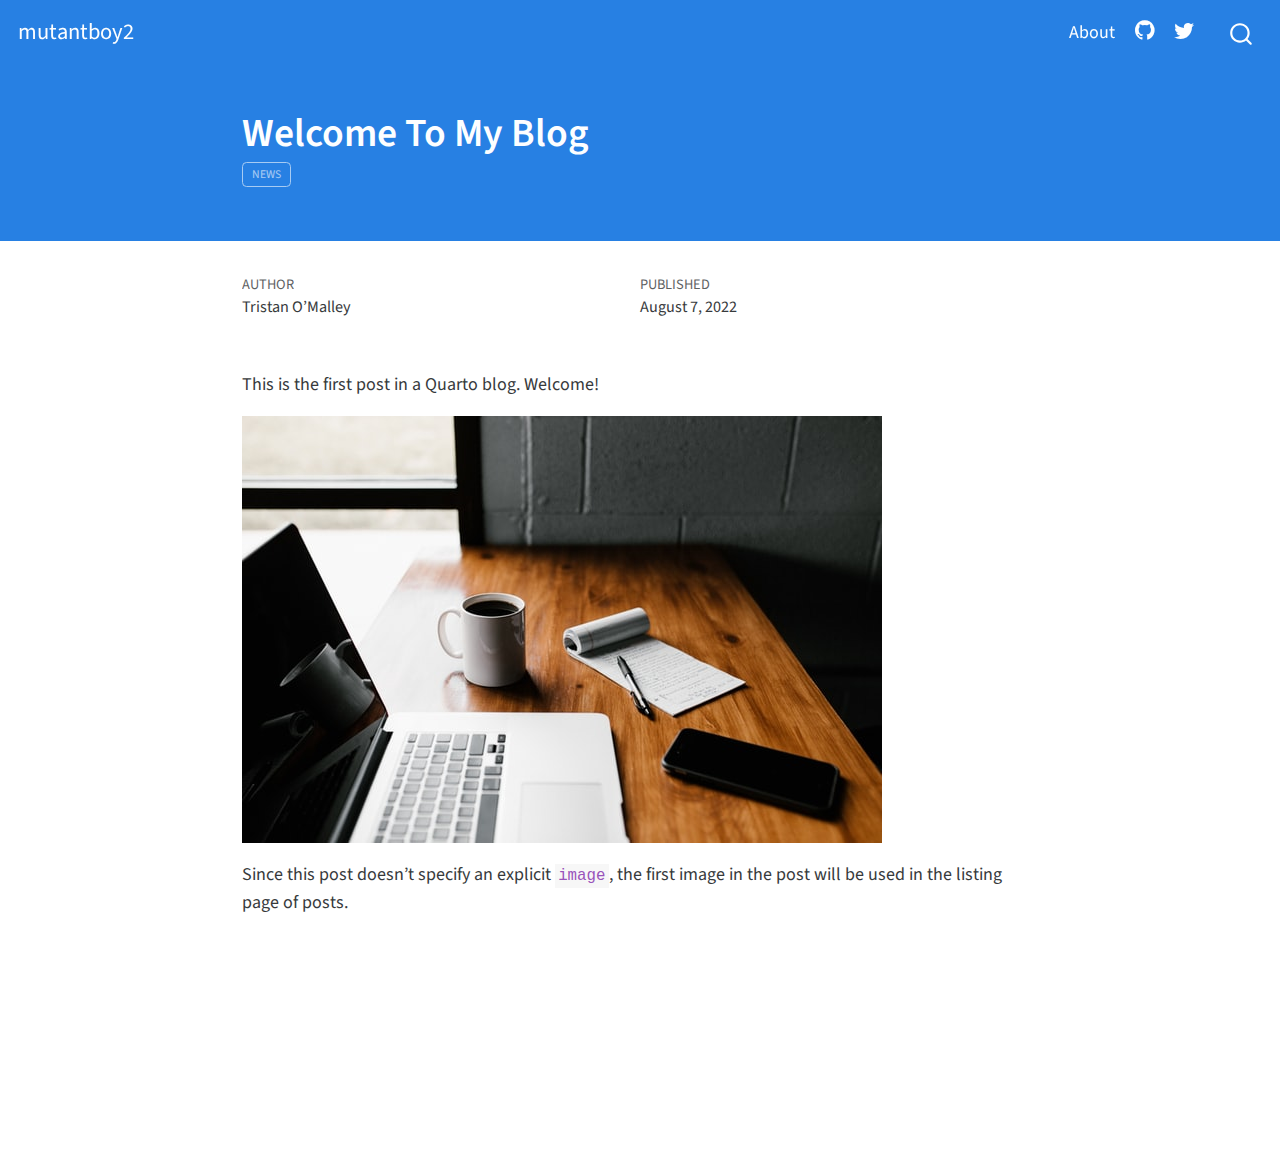
==== posts/welcome/index.html @ a4e5e811 "Built site for gh-pages" ====
<!DOCTYPE html>
<html xmlns="http://www.w3.org/1999/xhtml" lang="en" xml:lang="en"><head>

<meta charset="utf-8">
<meta name="generator" content="quarto-1.0.38">

<meta name="viewport" content="width=device-width, initial-scale=1.0, user-scalable=yes">

<meta name="author" content="Tristan O’Malley">
<meta name="dcterms.date" content="2022-08-07">

<title>mutantboy2 - Welcome To My Blog</title>
<style>
code{white-space: pre-wrap;}
span.smallcaps{font-variant: small-caps;}
span.underline{text-decoration: underline;}
div.column{display: inline-block; vertical-align: top; width: 50%;}
div.hanging-indent{margin-left: 1.5em; text-indent: -1.5em;}
ul.task-list{list-style: none;}
</style>


<script src="../../site_libs/quarto-nav/quarto-nav.js"></script>
<script src="../../site_libs/quarto-nav/headroom.min.js"></script>
<script src="../../site_libs/clipboard/clipboard.min.js"></script>
<script src="../../site_libs/quarto-search/autocomplete.umd.js"></script>
<script src="../../site_libs/quarto-search/fuse.min.js"></script>
<script src="../../site_libs/quarto-search/quarto-search.js"></script>
<meta name="quarto:offset" content="../../">
<script src="../../site_libs/quarto-html/quarto.js"></script>
<script src="../../site_libs/quarto-html/popper.min.js"></script>
<script src="../../site_libs/quarto-html/tippy.umd.min.js"></script>
<script src="../../site_libs/quarto-html/anchor.min.js"></script>
<link href="../../site_libs/quarto-html/tippy.css" rel="stylesheet">
<link href="../../site_libs/quarto-html/quarto-syntax-highlighting.css" rel="stylesheet" id="quarto-text-highlighting-styles">
<script src="../../site_libs/bootstrap/bootstrap.min.js"></script>
<link href="../../site_libs/bootstrap/bootstrap-icons.css" rel="stylesheet">
<link href="../../site_libs/bootstrap/bootstrap.min.css" rel="stylesheet" id="quarto-bootstrap" data-mode="light">
<script id="quarto-search-options" type="application/json">{
  "location": "navbar",
  "copy-button": false,
  "collapse-after": 3,
  "panel-placement": "end",
  "type": "overlay",
  "limit": 20,
  "language": {
    "search-no-results-text": "No results",
    "search-matching-documents-text": "matching documents",
    "search-copy-link-title": "Copy link to search",
    "search-hide-matches-text": "Hide additional matches",
    "search-more-match-text": "more match in this document",
    "search-more-matches-text": "more matches in this document",
    "search-clear-button-title": "Clear",
    "search-detached-cancel-button-title": "Cancel",
    "search-submit-button-title": "Submit"
  }
}</script>


<link rel="stylesheet" href="../../styles.css">
</head>

<body class="nav-fixed fullcontent">

<div id="quarto-search-results"></div>
  <header id="quarto-header" class="headroom fixed-top">
    <nav class="navbar navbar-expand-lg navbar-dark ">
      <div class="navbar-container container-fluid">
      <a class="navbar-brand" href="../../index.html">
    <span class="navbar-title">mutantboy2</span>
  </a>
          <button class="navbar-toggler" type="button" data-bs-toggle="collapse" data-bs-target="#navbarCollapse" aria-controls="navbarCollapse" aria-expanded="false" aria-label="Toggle navigation" onclick="if (window.quartoToggleHeadroom) { window.quartoToggleHeadroom(); }">
  <span class="navbar-toggler-icon"></span>
</button>
          <div class="collapse navbar-collapse" id="navbarCollapse">
            <ul class="navbar-nav navbar-nav-scroll ms-auto">
  <li class="nav-item">
    <a class="nav-link" href="../../about.html">About</a>
  </li>  
  <li class="nav-item compact">
    <a class="nav-link" href="https://github.com/"><i class="bi bi-github" role="img">
</i> 
 </a>
  </li>  
  <li class="nav-item compact">
    <a class="nav-link" href="https://twitter.com"><i class="bi bi-twitter" role="img">
</i> 
 </a>
  </li>  
</ul>
              <div id="quarto-search" class="" title="Search"></div>
          </div> <!-- /navcollapse -->
      </div> <!-- /container-fluid -->
    </nav>
</header>
<!-- content -->
<header id="title-block-header" class="quarto-title-block default page-columns page-full">
  <div class="quarto-title-banner page-columns page-full">
    <div class="quarto-title column-body">
      <h1 class="title">Welcome To My Blog</h1>
                                <div class="quarto-categories">
                <div class="quarto-category">news</div>
              </div>
                  </div>
  </div>
    
  
  <div class="quarto-title-meta">

      <div>
      <div class="quarto-title-meta-heading">Author</div>
      <div class="quarto-title-meta-contents">
               <p>Tristan O’Malley </p>
            </div>
    </div>
      
      <div>
      <div class="quarto-title-meta-heading">Published</div>
      <div class="quarto-title-meta-contents">
        <p class="date">August 7, 2022</p>
      </div>
    </div>
      
    </div>
    
  
  </header><div id="quarto-content" class="quarto-container page-columns page-rows-contents page-layout-article page-navbar">
<!-- sidebar -->
<!-- margin-sidebar -->
    
<!-- main -->
<main class="content quarto-banner-title-block" id="quarto-document-content">




<p>This is the first post in a Quarto blog. Welcome!</p>
<p><img src="thumbnail.jpg" class="img-fluid"></p>
<p>Since this post doesn’t specify an explicit <code>image</code>, the first image in the post will be used in the listing page of posts.</p>



</main> <!-- /main -->
<script id="quarto-html-after-body" type="application/javascript">
window.document.addEventListener("DOMContentLoaded", function (event) {
  const toggleBodyColorMode = (bsSheetEl) => {
    const mode = bsSheetEl.getAttribute("data-mode");
    const bodyEl = window.document.querySelector("body");
    if (mode === "dark") {
      bodyEl.classList.add("quarto-dark");
      bodyEl.classList.remove("quarto-light");
    } else {
      bodyEl.classList.add("quarto-light");
      bodyEl.classList.remove("quarto-dark");
    }
  }
  const toggleBodyColorPrimary = () => {
    const bsSheetEl = window.document.querySelector("link#quarto-bootstrap");
    if (bsSheetEl) {
      toggleBodyColorMode(bsSheetEl);
    }
  }
  toggleBodyColorPrimary();  
  const icon = "";
  const anchorJS = new window.AnchorJS();
  anchorJS.options = {
    placement: 'right',
    icon: icon
  };
  anchorJS.add('.anchored');
  const clipboard = new window.ClipboardJS('.code-copy-button', {
    target: function(trigger) {
      return trigger.previousElementSibling;
    }
  });
  clipboard.on('success', function(e) {
    // button target
    const button = e.trigger;
    // don't keep focus
    button.blur();
    // flash "checked"
    button.classList.add('code-copy-button-checked');
    var currentTitle = button.getAttribute("title");
    button.setAttribute("title", "Copied!");
    setTimeout(function() {
      button.setAttribute("title", currentTitle);
      button.classList.remove('code-copy-button-checked');
    }, 1000);
    // clear code selection
    e.clearSelection();
  });
  function tippyHover(el, contentFn) {
    const config = {
      allowHTML: true,
      content: contentFn,
      maxWidth: 500,
      delay: 100,
      arrow: false,
      appendTo: function(el) {
          return el.parentElement;
      },
      interactive: true,
      interactiveBorder: 10,
      theme: 'quarto',
      placement: 'bottom-start'
    };
    window.tippy(el, config); 
  }
  const noterefs = window.document.querySelectorAll('a[role="doc-noteref"]');
  for (var i=0; i<noterefs.length; i++) {
    const ref = noterefs[i];
    tippyHover(ref, function() {
      let href = ref.getAttribute('href');
      try { href = new URL(href).hash; } catch {}
      const id = href.replace(/^#\/?/, "");
      const note = window.document.getElementById(id);
      return note.innerHTML;
    });
  }
  var bibliorefs = window.document.querySelectorAll('a[role="doc-biblioref"]');
  for (var i=0; i<bibliorefs.length; i++) {
    const ref = bibliorefs[i];
    const cites = ref.parentNode.getAttribute('data-cites').split(' ');
    tippyHover(ref, function() {
      var popup = window.document.createElement('div');
      cites.forEach(function(cite) {
        var citeDiv = window.document.createElement('div');
        citeDiv.classList.add('hanging-indent');
        citeDiv.classList.add('csl-entry');
        var biblioDiv = window.document.getElementById('ref-' + cite);
        if (biblioDiv) {
          citeDiv.innerHTML = biblioDiv.innerHTML;
        }
        popup.appendChild(citeDiv);
      });
      return popup.innerHTML;
    });
  }
});
</script>
</div> <!-- /content -->



</body></html>
---- site_libs/quarto-html/tippy.css ----
.tippy-box[data-animation=fade][data-state=hidden]{opacity:0}[data-tippy-root]{max-width:calc(100vw - 10px)}.tippy-box{position:relative;background-color:#333;color:#fff;border-radius:4px;font-size:14px;line-height:1.4;white-space:normal;outline:0;transition-property:transform,visibility,opacity}.tippy-box[data-placement^=top]>.tippy-arrow{bottom:0}.tippy-box[data-placement^=top]>.tippy-arrow:before{bottom:-7px;left:0;border-width:8px 8px 0;border-top-color:initial;transform-origin:center top}.tippy-box[data-placement^=bottom]>.tippy-arrow{top:0}.tippy-box[data-placement^=bottom]>.tippy-arrow:before{top:-7px;left:0;border-width:0 8px 8px;border-bottom-color:initial;transform-origin:center bottom}.tippy-box[data-placement^=left]>.tippy-arrow{right:0}.tippy-box[data-placement^=left]>.tippy-arrow:before{border-width:8px 0 8px 8px;border-left-color:initial;right:-7px;transform-origin:center left}.tippy-box[data-placement^=right]>.tippy-arrow{left:0}.tippy-box[data-placement^=right]>.tippy-arrow:before{left:-7px;border-width:8px 8px 8px 0;border-right-color:initial;transform-origin:center right}.tippy-box[data-inertia][data-state=visible]{transition-timing-function:cubic-bezier(.54,1.5,.38,1.11)}.tippy-arrow{width:16px;height:16px;color:#333}.tippy-arrow:before{content:"";position:absolute;border-color:transparent;border-style:solid}.tippy-content{position:relative;padding:5px 9px;z-index:1}
---- site_libs/quarto-html/quarto-syntax-highlighting.css ----
/* quarto syntax highlight colors */
:root {
  --quarto-hl-ot-color: #003B4F;
  --quarto-hl-at-color: #657422;
  --quarto-hl-ss-color: #20794D;
  --quarto-hl-an-color: #5E5E5E;
  --quarto-hl-fu-color: #4758AB;
  --quarto-hl-st-color: #20794D;
  --quarto-hl-cf-color: #003B4F;
  --quarto-hl-op-color: #5E5E5E;
  --quarto-hl-er-color: #AD0000;
  --quarto-hl-bn-color: #AD0000;
  --quarto-hl-al-color: #AD0000;
  --quarto-hl-va-color: #111111;
  --quarto-hl-bu-color: inherit;
  --quarto-hl-ex-color: inherit;
  --quarto-hl-pp-color: #AD0000;
  --quarto-hl-in-color: #5E5E5E;
  --quarto-hl-vs-color: #20794D;
  --quarto-hl-wa-color: #5E5E5E;
  --quarto-hl-do-color: #5E5E5E;
  --quarto-hl-im-color: #00769E;
  --quarto-hl-ch-color: #20794D;
  --quarto-hl-dt-color: #AD0000;
  --quarto-hl-fl-color: #AD0000;
  --quarto-hl-co-color: #5E5E5E;
  --quarto-hl-cv-color: #5E5E5E;
  --quarto-hl-cn-color: #8f5902;
  --quarto-hl-sc-color: #5E5E5E;
  --quarto-hl-dv-color: #AD0000;
  --quarto-hl-kw-color: #003B4F;
}

/* other quarto variables */
:root {
  --quarto-font-monospace: SFMono-Regular, Menlo, Monaco, Consolas, "Liberation Mono", "Courier New", monospace;
}

pre > code.sourceCode > span {
  color: #003B4F;
}

code span {
  color: #003B4F;
}

code.sourceCode > span {
  color: #003B4F;
}

div.sourceCode,
div.sourceCode pre.sourceCode {
  color: #003B4F;
}

code span.ot {
  color: #003B4F;
}

code span.at {
  color: #657422;
}

code span.ss {
  color: #20794D;
}

code span.an {
  color: #5E5E5E;
}

code span.fu {
  color: #4758AB;
}

code span.st {
  color: #20794D;
}

code span.cf {
  color: #003B4F;
}

code span.op {
  color: #5E5E5E;
}

code span.er {
  color: #AD0000;
}

code span.bn {
  color: #AD0000;
}

code span.al {
  color: #AD0000;
}

code span.va {
  color: #111111;
}

code span.pp {
  color: #AD0000;
}

code span.in {
  color: #5E5E5E;
}

code span.vs {
  color: #20794D;
}

code span.wa {
  color: #5E5E5E;
  font-style: italic;
}

code span.do {
  color: #5E5E5E;
  font-style: italic;
}

code span.im {
  color: #00769E;
}

code span.ch {
  color: #20794D;
}

code span.dt {
  color: #AD0000;
}

code span.fl {
  color: #AD0000;
}

code span.co {
  color: #5E5E5E;
}

code span.cv {
  color: #5E5E5E;
  font-style: italic;
}

code span.cn {
  color: #8f5902;
}

code span.sc {
  color: #5E5E5E;
}

code span.dv {
  color: #AD0000;
}

code span.kw {
  color: #003B4F;
}

.prevent-inlining {
  content: "</";
}

/*# sourceMappingURL=debc5d5d77c3f9108843748ff7464032.css.map */
---- styles.css ----
/* css styles */
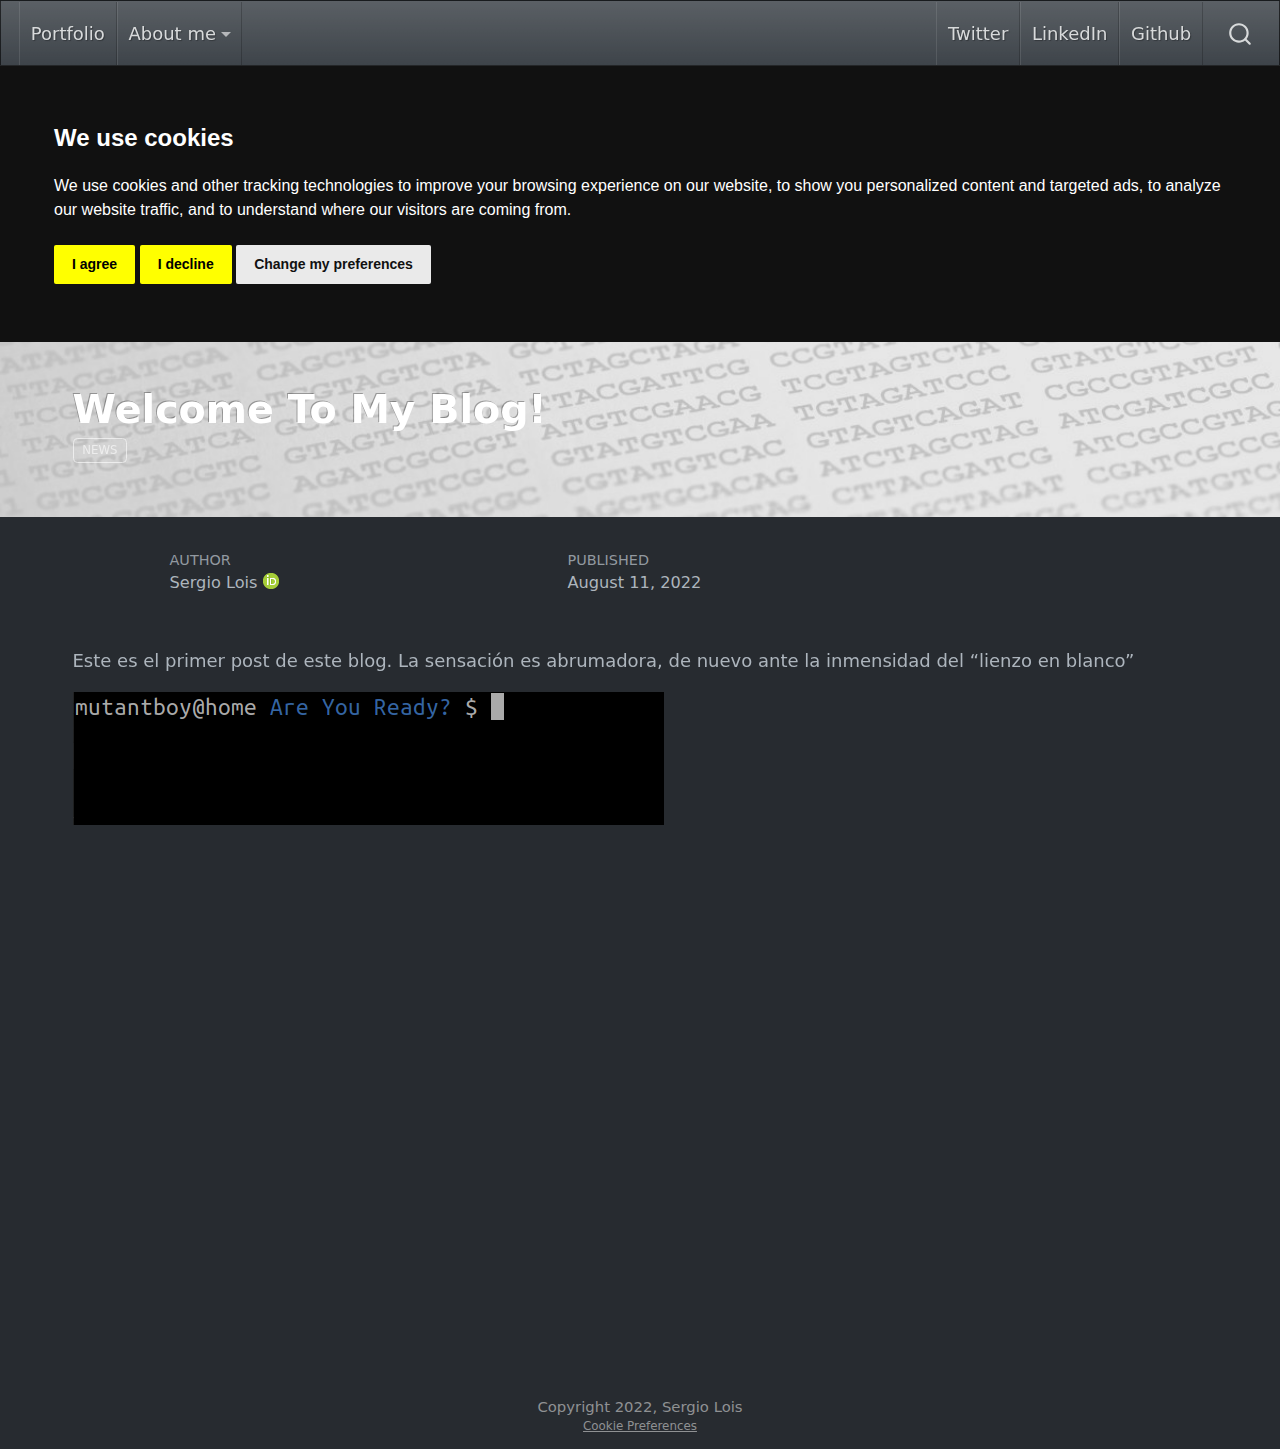
==== commit e8de3178: "Built site for gh-pages" ====
--- a/posts/welcome/index.html
+++ b/posts/welcome/index.html
@@ -6,10 +6,10 @@
 
 <meta name="viewport" content="width=device-width, initial-scale=1.0, user-scalable=yes">
 
-<meta name="author" content="Tristan O’Malley">
-<meta name="dcterms.date" content="2022-08-07">
-
-<title>mutantboy2 - Welcome To My Blog</title>
+<meta name="author" content="Sergio Lois">
+<meta name="dcterms.date" content="2022-08-11">
+
+<title>Welcome To My Blog!</title>
 <style>
 code{white-space: pre-wrap;}
 span.smallcaps{font-variant: small-caps;}
@@ -21,21 +21,22 @@
 
 
 <script src="../../site_libs/quarto-nav/quarto-nav.js"></script>
-<script src="../../site_libs/quarto-nav/headroom.min.js"></script>
 <script src="../../site_libs/clipboard/clipboard.min.js"></script>
 <script src="../../site_libs/quarto-search/autocomplete.umd.js"></script>
 <script src="../../site_libs/quarto-search/fuse.min.js"></script>
 <script src="../../site_libs/quarto-search/quarto-search.js"></script>
 <meta name="quarto:offset" content="../../">
+<script src="../../site_libs/cookie-consent/cookie-consent.js"></script>
+<link href="../../site_libs/cookie-consent/cookie-consent.css" rel="stylesheet">
 <script src="../../site_libs/quarto-html/quarto.js"></script>
 <script src="../../site_libs/quarto-html/popper.min.js"></script>
 <script src="../../site_libs/quarto-html/tippy.umd.min.js"></script>
 <script src="../../site_libs/quarto-html/anchor.min.js"></script>
 <link href="../../site_libs/quarto-html/tippy.css" rel="stylesheet">
-<link href="../../site_libs/quarto-html/quarto-syntax-highlighting.css" rel="stylesheet" id="quarto-text-highlighting-styles">
+<link href="../../site_libs/quarto-html/quarto-syntax-highlighting-dark.css" rel="stylesheet" id="quarto-text-highlighting-styles">
 <script src="../../site_libs/bootstrap/bootstrap.min.js"></script>
 <link href="../../site_libs/bootstrap/bootstrap-icons.css" rel="stylesheet">
-<link href="../../site_libs/bootstrap/bootstrap.min.css" rel="stylesheet" id="quarto-bootstrap" data-mode="light">
+<link href="../../site_libs/bootstrap/bootstrap.min.css" rel="stylesheet" id="quarto-bootstrap" data-mode="dark">
 <script id="quarto-search-options" type="application/json">{
   "location": "navbar",
   "copy-button": false,
@@ -55,37 +56,84 @@
     "search-submit-button-title": "Submit"
   }
 }</script>
+<script async="" src="https://www.googletagmanager.com/gtag/js?id=G-CV1HE8NZ9Y"></script>
+
+<script type="text/plain" cookie-consent="tracking">
+
+window.dataLayer = window.dataLayer || [];
+function gtag(){dataLayer.push(arguments);}
+gtag('js', new Date());
+gtag('config', 'G-CV1HE8NZ9Y', { 'anonymize_ip': true});
+</script>
+
+<script type="text/javascript" charset="UTF-8">
+document.addEventListener('DOMContentLoaded', function () {
+cookieconsent.run({
+  "notice_banner_type":"headline",
+  "consent_type":"express",
+  "palette":"dark",
+  "language":"en",
+  "page_load_consent_levels":["strictly-necessary"],
+  "notice_banner_reject_button_hide":false,
+  "preferences_center_close_button_hide":false,
+  "website_name":""
+  });
+});
+</script> 
+  
+<style>
+    .quarto-title-block .quarto-title-banner {
+      color: white;
+background-image: url(../../title_banner.jpg);
+background-size: cover;
+    }
+    </style>
 
 
 <link rel="stylesheet" href="../../styles.css">
 </head>
 
-<body class="nav-fixed fullcontent">
+<body class="nav-fixed">
 
 <div id="quarto-search-results"></div>
   <header id="quarto-header" class="headroom fixed-top">
     <nav class="navbar navbar-expand-lg navbar-dark ">
       <div class="navbar-container container-fluid">
-      <a class="navbar-brand" href="../../index.html">
-    <span class="navbar-title">mutantboy2</span>
-  </a>
           <button class="navbar-toggler" type="button" data-bs-toggle="collapse" data-bs-target="#navbarCollapse" aria-controls="navbarCollapse" aria-expanded="false" aria-label="Toggle navigation" onclick="if (window.quartoToggleHeadroom) { window.quartoToggleHeadroom(); }">
   <span class="navbar-toggler-icon"></span>
 </button>
           <div class="collapse navbar-collapse" id="navbarCollapse">
+            <ul class="navbar-nav navbar-nav-scroll me-auto">
+  <li class="nav-item">
+    <a class="nav-link" href="../../index.html">Portfolio</a>
+  </li>  
+  <li class="nav-item dropdown ">
+    <a class="nav-link dropdown-toggle" href="#" id="nav-menu-about-me" role="button" data-bs-toggle="dropdown" aria-expanded="false">About me</a>
+    <ul class="dropdown-menu" aria-labelledby="nav-menu-about-me">    
+        <li>
+    <a class="dropdown-item" href="../../about.html">
+ <span class="dropdown-text">Who am I?</span></a>
+  </li>  
+        <li>
+    <a class="dropdown-item" href="../../posts/thesis/mythesis.html">
+ <span class="dropdown-text">My Thesis</span></a>
+  </li>  
+        <li>
+    <a class="dropdown-item" href="../../posts/publications/publications.html">
+ <span class="dropdown-text">Publications</span></a>
+  </li>  
+    </ul>
+  </li>
+</ul>
             <ul class="navbar-nav navbar-nav-scroll ms-auto">
   <li class="nav-item">
-    <a class="nav-link" href="../../about.html">About</a>
-  </li>  
-  <li class="nav-item compact">
-    <a class="nav-link" href="https://github.com/"><i class="bi bi-github" role="img">
-</i> 
- </a>
-  </li>  
-  <li class="nav-item compact">
-    <a class="nav-link" href="https://twitter.com"><i class="bi bi-twitter" role="img">
-</i> 
- </a>
+    <a class="nav-link" href="https://twitter.com/sergiolois">Twitter</a>
+  </li>  
+  <li class="nav-item">
+    <a class="nav-link" href="https://www.linkedin.com/in/slois/">LinkedIn</a>
+  </li>  
+  <li class="nav-item">
+    <a class="nav-link" href="https://github.com/slois">Github</a>
   </li>  
 </ul>
               <div id="quarto-search" class="" title="Search"></div>
@@ -96,8 +144,8 @@
 <!-- content -->
 <header id="title-block-header" class="quarto-title-block default page-columns page-full">
   <div class="quarto-title-banner page-columns page-full">
-    <div class="quarto-title column-body">
-      <h1 class="title">Welcome To My Blog</h1>
+    <div class="quarto-title column-page">
+      <h1 class="title">Welcome To My Blog!</h1>
                                 <div class="quarto-categories">
                 <div class="quarto-category">news</div>
               </div>
@@ -110,33 +158,32 @@
       <div>
       <div class="quarto-title-meta-heading">Author</div>
       <div class="quarto-title-meta-contents">
-               <p>Tristan O’Malley </p>
+               <p>Sergio Lois <a href="https://orcid.org/0000-0002-6397-8693" class="quarto-title-author-orcid"> <img src="[data-uri]"></a></p>
             </div>
     </div>
       
       <div>
       <div class="quarto-title-meta-heading">Published</div>
       <div class="quarto-title-meta-contents">
-        <p class="date">August 7, 2022</p>
+        <p class="date">August 11, 2022</p>
       </div>
     </div>
       
     </div>
     
   
-  </header><div id="quarto-content" class="quarto-container page-columns page-rows-contents page-layout-article page-navbar">
+  </header><div id="quarto-content" class="quarto-container page-columns page-rows-contents page-layout-full page-navbar">
 <!-- sidebar -->
 <!-- margin-sidebar -->
     
 <!-- main -->
-<main class="content quarto-banner-title-block" id="quarto-document-content">
-
-
-
-
-<p>This is the first post in a Quarto blog. Welcome!</p>
-<p><img src="thumbnail.jpg" class="img-fluid"></p>
-<p>Since this post doesn’t specify an explicit <code>image</code>, the first image in the post will be used in the listing page of posts.</p>
+<main class="content quarto-banner-title-block column-page" id="quarto-document-content">
+
+
+
+
+<p>Este es el primer post de este blog. La sensación es abrumadora, de nuevo ante la inmensidad del “lienzo en blanco”</p>
+<p><img src="image.png" class="img-fluid"></p>
 
 
 
@@ -239,6 +286,11 @@
 });
 </script>
 </div> <!-- /content -->
+<footer class="footer">
+  <div class="nav-footer">
+      <div class="nav-footer-center">Copyright 2022, Sergio Lois<div class="cookie-consent-footer"><a href="#" id="open_preferences_center">Cookie Preferences</a></div></div>
+  </div>
+</footer>
 
 
 
--- a/site_libs/cookie-consent/cookie-consent.css
+++ b/site_libs/cookie-consent/cookie-consent.css
@@ -0,0 +1,4 @@
+div.cookie-consent-footer {
+  font-size: 0.8em;
+  text-decoration: none;
+}
--- a/site_libs/quarto-html/quarto-syntax-highlighting-dark.css
+++ b/site_libs/quarto-html/quarto-syntax-highlighting-dark.css
@@ -0,0 +1,187 @@
+/* quarto syntax highlight colors */
+:root {
+  --quarto-hl-al-color: #f07178;
+  --quarto-hl-an-color: #d4d0ab;
+  --quarto-hl-at-color: #00e0e0;
+  --quarto-hl-bn-color: #d4d0ab;
+  --quarto-hl-bu-color: #abe338;
+  --quarto-hl-ch-color: #abe338;
+  --quarto-hl-co-color: #f8f8f2;
+  --quarto-hl-cv-color: #ffd700;
+  --quarto-hl-cn-color: #ffd700;
+  --quarto-hl-cf-color: #ffa07a;
+  --quarto-hl-dt-color: #ffa07a;
+  --quarto-hl-dv-color: #d4d0ab;
+  --quarto-hl-do-color: #f8f8f2;
+  --quarto-hl-er-color: #f07178;
+  --quarto-hl-ex-color: #00e0e0;
+  --quarto-hl-fl-color: #d4d0ab;
+  --quarto-hl-fu-color: #ffa07a;
+  --quarto-hl-im-color: #abe338;
+  --quarto-hl-in-color: #d4d0ab;
+  --quarto-hl-kw-color: #ffa07a;
+  --quarto-hl-op-color: #ffa07a;
+  --quarto-hl-ot-color: #00e0e0;
+  --quarto-hl-pp-color: #dcc6e0;
+  --quarto-hl-re-color: #00e0e0;
+  --quarto-hl-sc-color: #abe338;
+  --quarto-hl-ss-color: #abe338;
+  --quarto-hl-st-color: #abe338;
+  --quarto-hl-va-color: #00e0e0;
+  --quarto-hl-vs-color: #abe338;
+  --quarto-hl-wa-color: #dcc6e0;
+}
+
+/* other quarto variables */
+:root {
+  --quarto-font-monospace: SFMono-Regular, Menlo, Monaco, Consolas, "Liberation Mono", "Courier New", monospace;
+}
+
+code span.al {
+  font-weight: bold;
+  color: #f07178;
+}
+
+code span.an {
+  color: #d4d0ab;
+}
+
+code span.at {
+  color: #00e0e0;
+}
+
+code span.bn {
+  color: #d4d0ab;
+}
+
+code span.bu {
+  color: #abe338;
+}
+
+code span.ch {
+  color: #abe338;
+}
+
+code span.co {
+  font-style: italic;
+  color: #f8f8f2;
+}
+
+code span.cv {
+  color: #ffd700;
+}
+
+code span.cn {
+  color: #ffd700;
+}
+
+code span.cf {
+  font-weight: bold;
+  color: #ffa07a;
+}
+
+code span.dt {
+  color: #ffa07a;
+}
+
+code span.dv {
+  color: #d4d0ab;
+}
+
+code span.do {
+  color: #f8f8f2;
+}
+
+code span.er {
+  color: #f07178;
+  text-decoration: underline;
+}
+
+code span.ex {
+  font-weight: bold;
+  color: #00e0e0;
+}
+
+code span.fl {
+  color: #d4d0ab;
+}
+
+code span.fu {
+  color: #ffa07a;
+}
+
+code span.im {
+  color: #abe338;
+}
+
+code span.in {
+  color: #d4d0ab;
+}
+
+code span.kw {
+  font-weight: bold;
+  color: #ffa07a;
+}
+
+pre > code.sourceCode > span {
+  color: #f8f8f2;
+}
+
+code span {
+  color: #f8f8f2;
+}
+
+code.sourceCode > span {
+  color: #f8f8f2;
+}
+
+div.sourceCode,
+div.sourceCode pre.sourceCode {
+  color: #f8f8f2;
+}
+
+code span.op {
+  color: #ffa07a;
+}
+
+code span.ot {
+  color: #00e0e0;
+}
+
+code span.pp {
+  color: #dcc6e0;
+}
+
+code span.re {
+  color: #00e0e0;
+}
+
+code span.sc {
+  color: #abe338;
+}
+
+code span.ss {
+  color: #abe338;
+}
+
+code span.st {
+  color: #abe338;
+}
+
+code span.va {
+  color: #00e0e0;
+}
+
+code span.vs {
+  color: #abe338;
+}
+
+code span.wa {
+  color: #dcc6e0;
+}
+
+.prevent-inlining {
+  content: "</";
+}
+
+/*# sourceMappingURL=935a306eefa94366c21e1a970dddb765.css.map */
